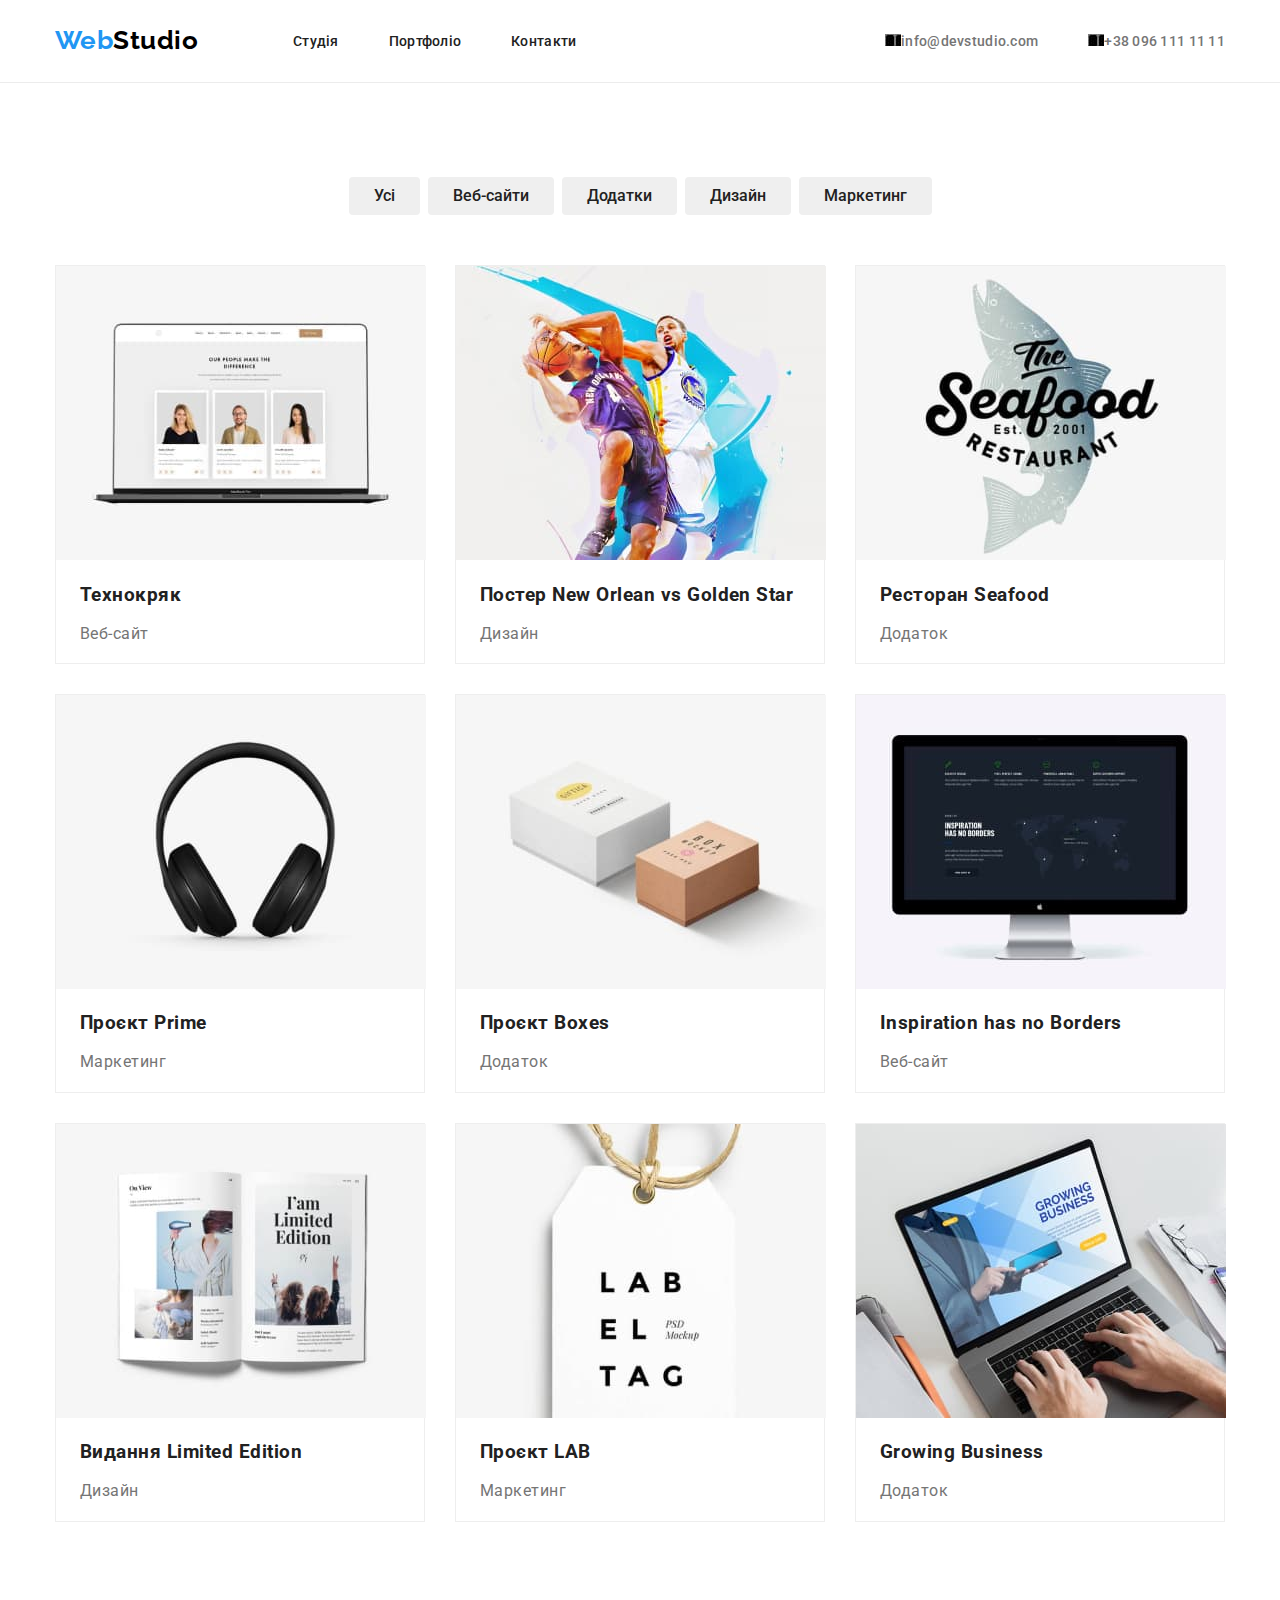
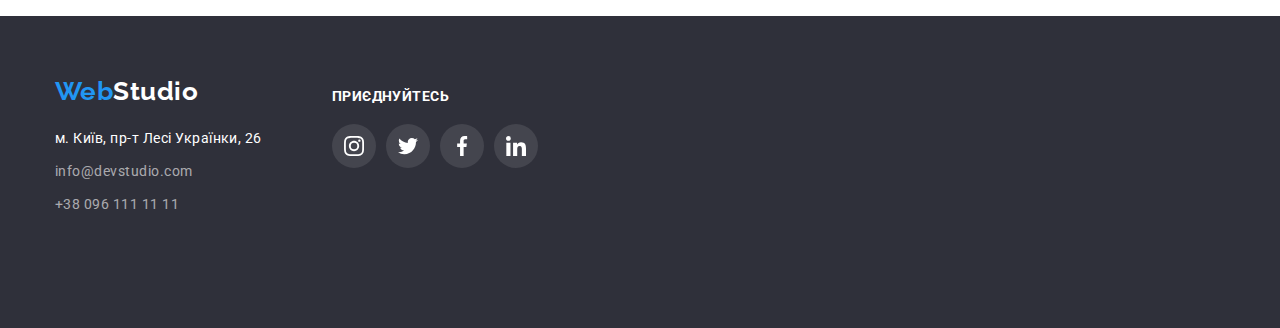
==== portfolio.html @ 3ca7ec8c "homework4" ====
<!DOCTYPE html>
<html lang="uk">

<head>
    <meta charset="UTF-8">
    <meta name="viewport" content="width=device-width, initial-scale=1.0">
    <title>goit-markup-hw-02</title>
    <link rel="preconnect" href="https://fonts.googleapis.com">
    <link rel="preconnect" href="https://fonts.gstatic.com" crossorigin>
    <link href="https://fonts.googleapis.com/css2?family=Raleway:wght@700&family=Roboto:wght@400;500;700;900&display=swap"
        rel="stylesheet">
    <link rel="stylesheet" href="https://cdnjs.cloudflare.com/ajax/libs/modern-normalize/1.1.0/modern-normalize.min.css">
    <link rel="stylesheet" href="./css/style.css" />
</head>

<body>
    <!-- Шапка сайта -->
    <header class="header-portfolio">
        <div class="container header-flex">
            <nav class="header-nav-flex">
                <p class="logo"> <span class="logo-item">Web</span>Studio</p>
                <ul class="header-nav-list">
                    <li class="header-item"><a class="header-nav" href="./index.html">Студія</a></li>
                    <li class="header-item"><a class="header-nav" href="./portfolio.html">Портфоліо</a></li>
                    <li class="header-item"><a class="header-nav" href="">Контакти </a></li>
                </ul>
            </nav>
            <ul class="header-contact-flex">
                <li class="header-item"><a class="header-contact" href="mailtoinfo@devstudio.com">info@devstudio.com</a>
                </li>
                <li class="header-item"><a class="header-contact" href="tel:+380961111111">+38 096 111 11 11</a></li>
            </ul>
        </div>
    </header>
    <!---->
    <main>
        <!-- Герой -->
        
        <section class="portfolio">
            <div class="container">
            <ul class="portfolio-nav">
                <li class="button-flex"> <button class="site-nav" type="button">Усі</button></li>
                <li class="button-flex"> <button class="site-nav" type="button">Веб-сайти</button></li>
                <li class="button-flex"> <button class="site-nav" type="button">Додатки</button></li>
                <li class="button-flex"> <button class="site-nav" type="button">Дизайн</button></li>
                <li class="button-flex"> <button class="site-nav" type="button">Маркетинг</button></li>
            </ul>
            <ul class="feature-list">
                <li class="feature-element">
                    <img src="./images/imgweb.jpg" width="370" height="294" alt="">
                    <div class="feature-name">
                    <h3 class="portfolio-list">Технокряк</h3>
                    <p class="portfolio-name">
                        Веб-сайт
                    </p>
                    </div>
                </li>
                <li class="feature-element">
                    <img src="./images/imgdizain.jpg" width="370" height="294" alt="">
                    <div class="feature-name">  
                    <h3 class="portfolio-list">Постер New Orlean vs Golden Star</h3>
                    <p class="portfolio-name">
                        Дизайн
                  </p>
                  </div>
                </li>
                <li class="feature-element">
                    <img src="./images/imgdodatok.jpg" width="370" height="294" alt="">
                    <div class="feature-name"> 
                    <h3 class="portfolio-list">Ресторан Seafood</h3>
                    <p class="portfolio-name">
                        Додаток
                    </p>
                    </div>
                </li>
                <li class="feature-element">
                    <img src="./images/imgmarketing.jpg" width="370" height="294" alt="">
                    <div class="feature-name"> 
                    <h3 class="portfolio-list">Проєкт Prime</h3>
                    <p class="portfolio-name">
                        Маркетинг
                    </p>
                    </div>
                </li>
                <li class="feature-element">
                    <img src="./images/imgbox.jpg" width="370" height="294" alt="">
                    <div class="feature-name"> 
                    <h3 class="portfolio-list">Проєкт Boxes</h3>
                    <p class="portfolio-name">
                        Додаток
                    </p>
                    </div>
                </li>
                <li class="feature-element">
                    <img src="./images/imgwebsait.jpg" width="370" height="294" alt="">
                    <div class="feature-name"> 
                    <h3 class="portfolio-list">Inspiration has no Borders</h3>
                    <p class="portfolio-name">
                        Веб-сайт
                    </p>
                    </div>
                </li>
                <li class="feature-element">
                    
                    <img src="./images/imglimited.jpg" width="370" height="294" alt="">
                    <div class="feature-name"> 
                    <h3 class="portfolio-list">Видання Limited Edition</h3>
                    <p class="portfolio-name">
                        Дизайн
                    </p>
                    </div>
                </li>
                <li class="feature-element">
                    
                    <img src="./images/imglab.jpg" width="370" height="294" alt="">
                    <div class="feature-name">
                    <h3 class="portfolio-list">Проєкт LAB</h3>
                    <p class="portfolio-name">
                        Маркетинг
                    </p>
                    </div>
                </li>
                <li class="feature-element">
                    
                    <img src="./images/imggrowing.jpg" width="370" height="294" alt="">
                    <div class="feature-name">
                    <h3 class="portfolio-list">Growing Business</h3>
                    <p class="portfolio-name">
                        Додаток
                    </p>
                    </div>
                </li>
            </ul>
            </div>
        </section>
    </main>

    <!-- Футер -->
<footer class="footer">
    <div class="container footer-blok">
        <div>
            <a href="#" class="logo-footer"><span class="logo-item">Web</span>Studio</a>
            <address class="address">
                м. Київ, пр-т Лесі Українки, 26
                <a class="footer-contact" href="malito:info@devstudio.com">info@devstudio.com</a>
                <a class="footer-contact" href="tel:+380961111111">+38 096 111 11 11</a>
            </address>
        </div>
        <div class="online">
            <p class="online-titel">приєднуйтесь</p>
            <ul class="online-list">
                <li class="online-item"> <svg class="online-icon" width="20" height="20">
                        <use href="./images/icons.svg#icon-instagram"></use>
                    </svg></li>
                <li class="online-item"> <svg class="online-icon" width="20" height="20">
                        <use href="./images/icons.svg#icon-twitter"></use>
                    </svg></li>
                <li class="online-item"> <svg class="online-icon" width="20" height="20">
                        <use href="./images/icons.svg#icon-facebook"></use>
                    </svg></li>
                <li class="online-item"> <svg class="online-icon" width="20" height="20">
                        <use href="./images/icons.svg#icon-linkedin"></use>
                    </svg></li>
            </ul>
        </div>
    </div>
</footer>
</body>

</html>
---- css/style.css ----
:root {
    --titel-text-color: #757575;
    --first-title-color: #212121;
    --logo-item-color: #2196F3;
    --logo-color: #000000;
    --first-color: #ffffff;
    --primary-text-color: #757575;
    --footer-bcg: #2F303A;
    --text-color: #F3F5F4FA
    }
html{
    box-sizing: border-box;
    }
*, 
*::before, 
*::after{
    box-sizing: inherit;
}

body{
    margin: 0;
    font-family: roboto, sans-serif; 
    color: var(--primary-text-color);
    letter-spacing: 0.03em;
    background: var(--first-color)
    }

h1, h2, h3, p, ul{margin: 0px;} 

ul{list-style: none;}

.container{
    width: 1200px;
    margin-left: auto;
    margin-right: auto;
    padding-left: 15px;
    padding-right: 15px;
    /* border: 3px solid red; */
}

.logo {
    padding-top: 24px;
    padding-bottom: 25px;
    width: 145px;
    font-family: 'Raleway';
    font-weight: 700;
    font-size: 26px;
    line-height: calc(31/26);
    color: var(--logo-color);
    }

.logo-footer{
    font-family: 'Raleway';
    font-weight: 700;
    font-size: 26px;
    line-height: 1.1923;
    color: var(--first-color);
    text-decoration: none
    }
.logo-item{
    font-family: 'Raleway';
    color: var(--logo-item-color)
}
header a{
font-weight: 500;
font-size: 14px;
line-height: 1.1428;
letter-spacing: 0.02em;
text-decoration: none;
}
.header-portfolio{
    border-bottom: 1px solid #ECECEC;
}

.header-flex{
    /* margin: 0 auto; */
    display: flex;
    align-items: center;
}
.header-nav-flex{
     display: flex;
}
.header-nav-list{
    display: flex;
    margin-left: 93px;
    padding-left: 0px;
    gap: 50px;
    align-items: center
    
}
.header-nav{
    display: block;
    color: var(--first-title-color);
    border: none;
    
}
.header-nav:hover,
.header-nav:focus{
color: var(--logo-item-color);


}

.header-item{
    padding-top: 32px;
    padding-bottom: 32px;
}
.header-contact::before{
    content: "";
    width: 16px;
    height: 12px;
    display: inline-block;
    background-image:url(../images/telefon.jpg)
}
.header-contact:hover,
.header-contact:focus {
    color: var(--logo-item-color)}

.header-contact-flex{
    margin-left: auto;
    padding-left: 0px;
    display: flex;
}
.header-contact-flex .header-contact + .header-contact{
    margin-left: 50px;
}

.header-contact{
    color: var(--titel-text-color);
    
}

.main-fon{
box-sizing: border-box;
margin-left: auto;
margin-right: auto;
padding-top: 200px;
padding-bottom: 200px;
height: 600px;

background: var(--footer-bcg);
}
.main-title{
    max-width: 696px;
    height: 120px;
    margin: 0 auto;
    margin-bottom: 30px;

    font-weight: 900;
    font-size: 44px;
    line-height: 1.3636;
    letter-spacing: 0.06em;
    text-transform: uppercase;
    color: var(--first-color)
    
}
.hero-list{
    text-align: center;
}
.main-button{
    color: var(--first-color);
    background-color: var(--logo-item-color);
    font-family: inherit;
    font-style: normal;
    font-weight: 700;
    font-size: 16px;
    line-height: 1.88;
    letter-spacing: 0.06em;
    cursor: pointer;
    
    border-radius: 4px;
    border: none;
    display: inline-block;
    min-width: 216px;
    height: 50px;
}
/* ----------характеристик-------------- */
.visually-hidden {
      position: absolute;
      width: 1px;
      height: 1px;
      margin: -1px;
      border: 0;
      padding: 0;
      white-space: nowrap;
      clip-path: inset(100%);
      clip: rect(0 0 0 0);
      overflow: hidden;
    }
    .list-go{
        padding-left: 0px;
        display: flex;
        gap: 30px;
        list-style: none;
        flex-basis: calc((100% - 90px) / 4);
    }
    .body-go{
        width: 270px;
    }
    .main-icon{
        width:  270px;
        height: 120px;
        display: flex;
align-items: center;
justify-content: center;
margin-bottom: 30px;
background-color: #F5F4FA;
    }

.main-characteristics{
    margin-bottom: 10px;
    font-weight: 700;
    font-size: 14px;
    line-height: 1.1428;
    text-transform: uppercase;
    color: var(--first-title-color);

}
.main-list{
    font-size: 14px;
    line-height: 1.7142;
}
/* <!-- Чим ми займаємося --> */
.work-list{
    display: flex;
    padding-left: 0;
}
.work-list .work-item + .work-item{
    margin-left: 30px;
}
/* ------------Наша команда----------- */
.team{
    background-color: #F5F4FA;
    padding-top: 94px;
    padding-bottom: 94px; 
}

.main-title-list{
    font-weight: 700;
    font-size: 36px;
    line-height: 1.1666;
    text-align: center;
    color: var(--first-title-color);

    text-align: center;
    margin-bottom: 50px;
}
.team-list{
    display: flex;
    padding-left: 0;
}
.img-list{
padding-top: 30px ;
padding-bottom: 30px;
background: #FFFFFF;
box-shadow: 0px 1px 3px rgba(0, 0, 0, 0.12), 0px 1px 1px rgba(0, 0, 0, 0.14), 0px 2px 1px rgba(0, 0, 0, 0.2);
border-radius: 0px 0px 4px 4px;
}
.team-list .team-item + .team-item{
    margin-left: 30px;
}
.main-name{
    margin-bottom: 10px;
    color:var(--first-title-color) ;
    text-align: center;
    font-weight: 500;
    font-size: 16px;
    line-height: calc(19/16)
}
.main-work{
    font-size: 16px;
    line-height: 1.1875;
    text-align: center;
    margin-bottom: 16px;
}
.footer{
    padding-top: 60px;
    padding-bottom: 60px;
    background-color: var(--footer-bcg) ;
    box-sizing: border-box;
}
.logo-footer{
    width: 145px;
    height: 31px;
    }
.footer-blok{
    display: flex;
}
.address{
    display: block;
    margin-top: 20px;
    font-family: 'Roboto';
    font-style: normal;

    font-size: 14px;
    line-height: 1.7142;
    color: var(--first-color);
}
.footer-contact{
    
    display: block;
    margin-top: 9px;
    font-size: 14px;
    line-height: 1.7142;
    color: rgba(255, 255, 255, 0.6);
    text-decoration: none
    
}

.online{
    max-width: 206px;
    margin-left: 70px;
    padding-top: 12px;
    padding-bottom: 100px;
    padding-right: 878px;
}
.online-titel{
font-family: 'Roboto';
font-style: normal;
font-weight: 700;
font-size: 14px;
line-height: 16px;
letter-spacing: 0.03em;
text-transform: uppercase;

color: #FFFFFF;
}
.online-list{
    display: flex;
    width: 206px;
    height: 44px;
    padding-left: 0px;
    margin-top: 20px;
    gap: 10px;
    justify-content: center;
}

.online-item:hover{
    background-color: var(--logo-item-color);
}
.online-item{
    display: flex;
    align-items: center;
    justify-content: center;
    width: 44px;
    height: 44px;
    background-color: #ffffff;
    border-radius: 50%;
    background-color: #FFFFFF1A;
}
.online-icon{
    fill: var(--first-color);
}

.team-soc-list{
display: flex;
gap: 10px;
justify-content: center;
padding-left: 0px;
}
.team-soc-item{
width: 44px;
height: 44px;
border-radius: 50%;
}
.team-soc-link{
width: 100%;
height: 100%;
background-color: var(--first-color);
border-radius: 50%;
display: flex;
align-items: center;
justify-content: center;
}
.team-soc-icon{
    fill: #AFB1B8;
    width: 20px;
}
.team-soc-list :hover{
    background-color: var(--logo-item-color);
}
.team-soc-list :hover .team-soc-icon{
    fill: var(--first-color);
}
/* -------------------CLIENT--------------------- */
.client-soc-list :hover .client-soc-icon{
    fill: var(--logo-item-color);
}
.client-soc-list{
    display: flex;
    gap: 30px;
    padding-left: 0px;
    padding-bottom: 94px;
    justify-content: center;
}
.client-item{
    display: flex;
    align-items: center;
    justify-content: center;
    width: 170px;
    height: 92px;
    border: 1px solid #AFB1B8;
    border-radius: 4px;
}
    .client-soc-icon{
        fill: #AFB1B8;
    }
    .client-soc-list :hover{
        background-color: var(--first-color);
    }



/* ----------------PORTFOLIO----------------*/


.header-nav{
    display: flex;
}


.header-contact-flex .header-item + .header-item{
   margin-left: 50px;
}
.section-list{
    display: flex;
    padding-bottom: 94px;
    flex-wrap: wrap;
    gap: 10px;
    background-color: var(--first-color);}

.section-list-one{
    display: flex;
    padding-top: 94px;
    padding-bottom: 94px;
    flex-wrap: wrap;
    gap: 10px;
    background-color: var(--first-color);
}

.container-list{
    display: flex;
    gap: 30px;
}
.portfolio{
     padding-top: 94px;
    padding-bottom: 94px;
}
 
.portfolio .portfolio-nav :hover,
.portfolio .portfolio-nav :focus {
border-radius: 4px;
color: var(--first-color);
background-color: var(--logo-item-color);
box-shadow: 0px 3px 1px rgba(0, 0, 0, 0.1), 0px 1px 2px rgba(0, 0, 0, 0.08), 0px 2px 2px rgba(0, 0, 0, 0.12);
}

.site-nav {
    padding: 6px 25px 6px 25px;
    display: inline-block;
    font-family: inherit;
    font-weight: 500;
    font-size: 16px;
    line-height: 1.62;
    text-align: center;
    color: var(--first-title-color);
    border: none;
    border-radius: 4px;
    cursor: pointer
}

.portfolio-list {
    width: 352px;
    height: 36px;
color: var(--first-title-color);
}

.portfolio-name {
    color: var(--titel-text-color);
    margin-top: 4px;
}

.portfolio-nav{
    padding-left: 0px;
    margin-bottom: 50px;
    display: flex;
    align-items: center;
    justify-content: center
}

.feature-list{
    display: flex;
    flex-wrap: wrap;
    padding-left: 0px;
    
}
.feature-element{
    margin-right: 30px;
    margin-bottom: 30px;
    padding-left: 0px;
    width: 370px;
    border: 1px solid #EEEEEE;
    
}
.feature-element:hover{
    box-shadow: 0px 1px 1px rgba(0, 0, 0, 0.12), 0px 4px 4px rgba(0, 0, 0, 0.06), 1px 4px 6px rgba(0, 0, 0, 0.16);
}
.feature-element:nth-child(3n){
    margin-right: 0px;
}
.feature-element:nth-last-child(-n + 3){
    margin-bottom: 0px;
}
.feature-name{
    padding: 20px 24px ;
}

.portfolio-nav .button-flex +.button-flex{
    margin-left: 8px;
}
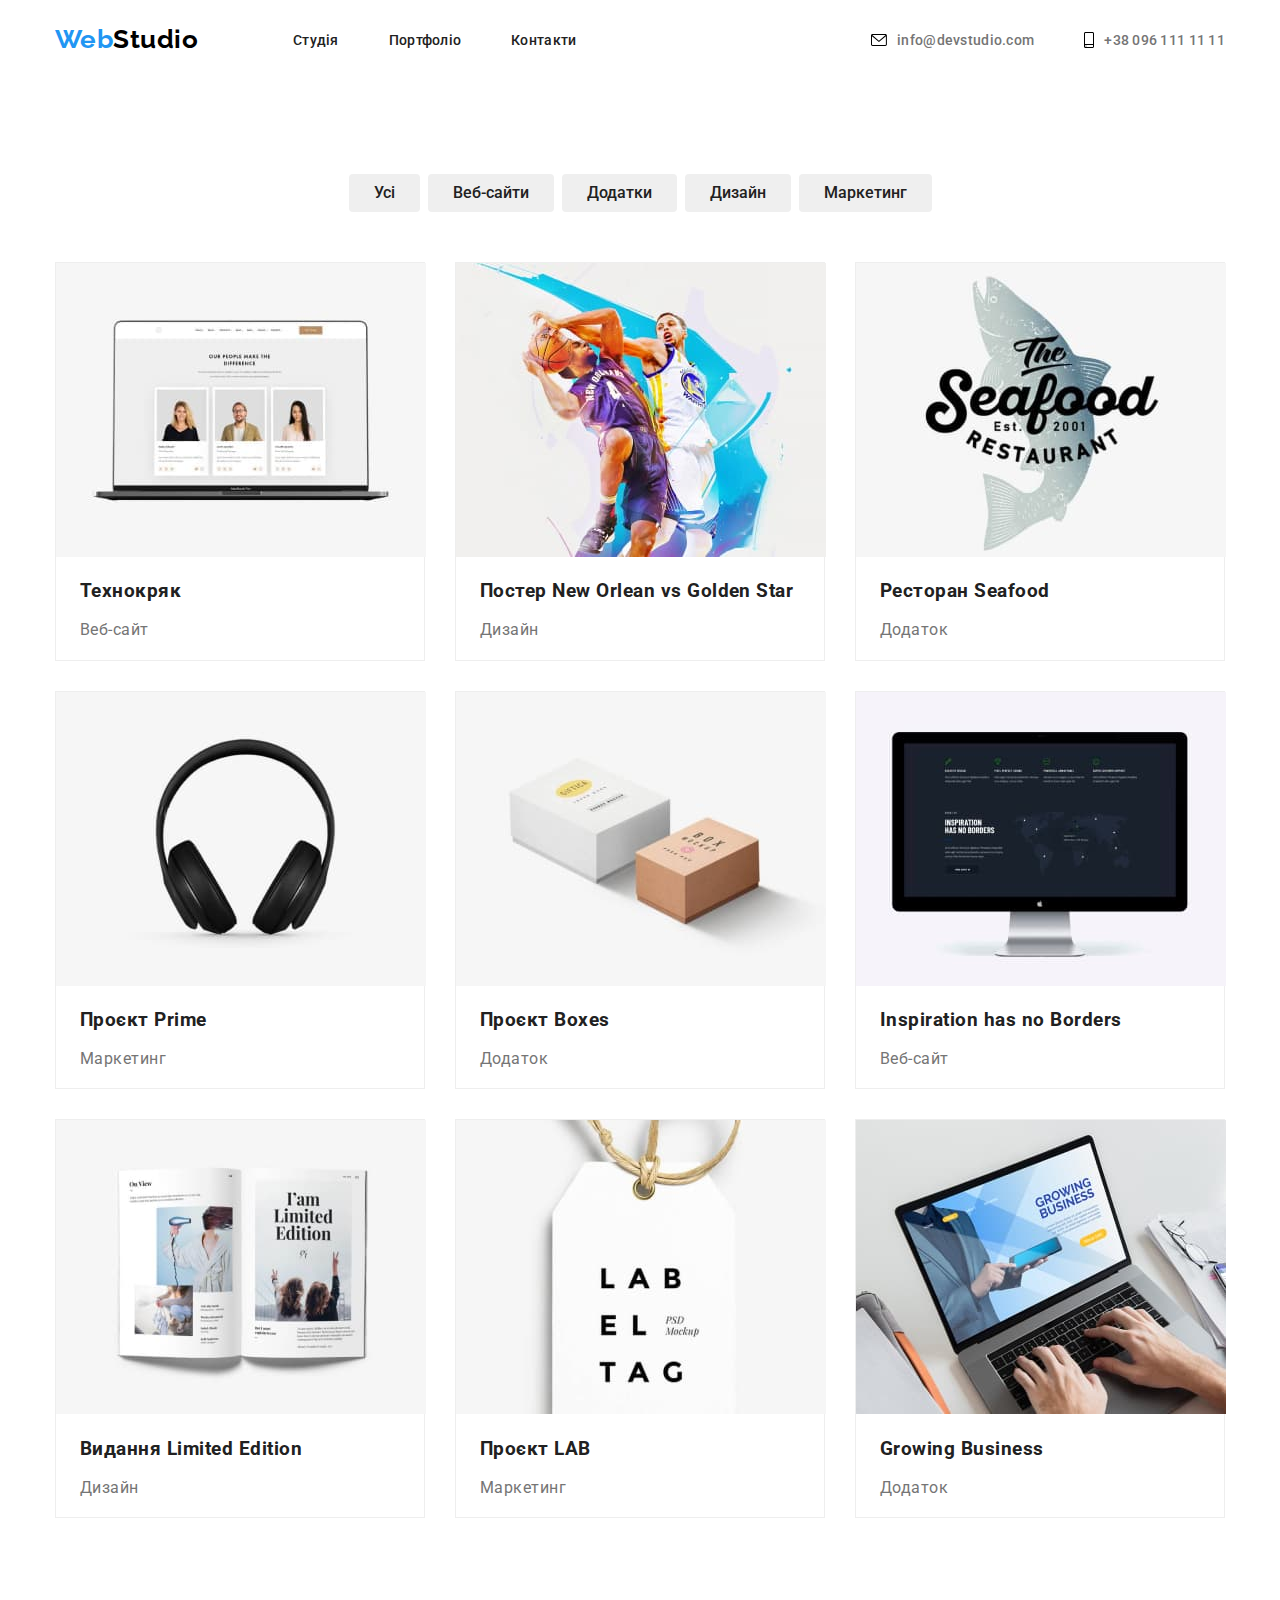
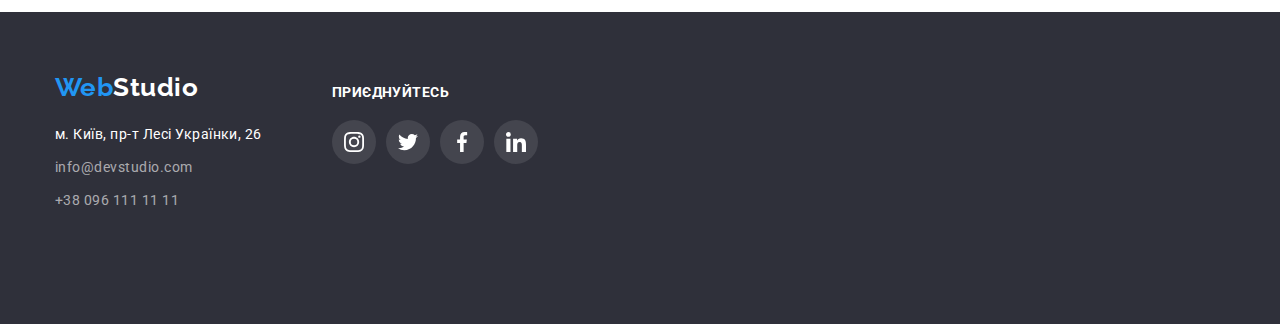
==== commit 6286db1b: "homework4" ====
--- a/portfolio.html
+++ b/portfolio.html
@@ -15,7 +15,7 @@
 
 <body>
     <!-- Шапка сайта -->
-    <header class="header-portfolio">
+    <header class="header">
         <div class="container header-flex">
             <nav class="header-nav-flex">
                 <p class="logo"> <span class="logo-item">Web</span>Studio</p>
@@ -26,9 +26,15 @@
                 </ul>
             </nav>
             <ul class="header-contact-flex">
-                <li class="header-item"><a class="header-contact" href="mailtoinfo@devstudio.com">info@devstudio.com</a>
+                <li class="header-item"><a class="header-contact header-contact-email" href="mailtoinfo@devstudio.com"><svg
+                            width="16" height="12">
+                            <use href="./images/icons.svg#icon-envelope"></use>
+                        </svg>info@devstudio.com</a></li>
+                <li class="header-item">
+                    <a class="header-contact header-contact-telefon" href="tel:+380961111111"><svg width="10" height="16">
+                            <use href="./images/icons.svg#icon-smartphone"></use>
+                        </svg>+38 096 111 11 11</a>
                 </li>
-                <li class="header-item"><a class="header-contact" href="tel:+380961111111">+38 096 111 11 11</a></li>
             </ul>
         </div>
     </header>
--- a/css/style.css
+++ b/css/style.css
@@ -104,41 +104,55 @@
 .header-item{
     padding-top: 32px;
     padding-bottom: 32px;
-}
-.header-contact::before{
-    content: "";
-    width: 16px;
-    height: 12px;
-    display: inline-block;
-    background-image:url(../images/telefon.jpg)
+    display: flex;
+    align-items: center;
+}
+.header-item:hover .header-contact-email,
+.header-item:focus .header-contact-email{
+    fill: var(--logo-item-color);
+}
+.header-item:hover .header-contact-telefon,
+.header-item:focus .header-contact-telefon{
+    fill: var(--logo-item-color);
 }
 .header-contact:hover,
-.header-contact:focus {
-    color: var(--logo-item-color)}
+.header-contact:focus{
+    color: var(--logo-item-color);
+}
 
 .header-contact-flex{
     margin-left: auto;
     padding-left: 0px;
     display: flex;
+    align-items: center;
 }
 .header-contact-flex .header-contact + .header-contact{
     margin-left: 50px;
 }
 
 .header-contact{
+    display: flex;
+    align-items: center ;
+    gap: 10px;
     color: var(--titel-text-color);
     
 }
 
 .main-fon{
+    width: 1600px;
+    height: 600px;
 box-sizing: border-box;
-margin-left: auto;
-margin-right: auto;
+margin: 0 auto;
 padding-top: 200px;
 padding-bottom: 200px;
 height: 600px;
 
-background: var(--footer-bcg);
+background-image:linear-gradient(
+    rgba(47, 48, 58, 0.4),
+    rgba(47, 48, 58, 0.4)
+    ),
+    url(../images/image-bg.jpg);
+background-repeat: no-repeat;
 }
 .main-title{
     max-width: 696px;
@@ -244,6 +258,7 @@
 
     text-align: center;
     margin-bottom: 50px;
+    margin-top: 94px;
 }
 .team-list{
     display: flex;
@@ -386,6 +401,9 @@
 .client-soc-list :hover .client-soc-icon{
     fill: var(--logo-item-color);
 }
+.client-item:focus{
+    border: var(--logo-item-color);
+}
 .client-soc-list{
     display: flex;
     gap: 30px;
@@ -401,6 +419,10 @@
     height: 92px;
     border: 1px solid #AFB1B8;
     border-radius: 4px;
+}
+.client-item:hover,
+.client-item:focus{
+    border:1px solid var(--logo-item-color);
 }
     .client-soc-icon{
         fill: #AFB1B8;
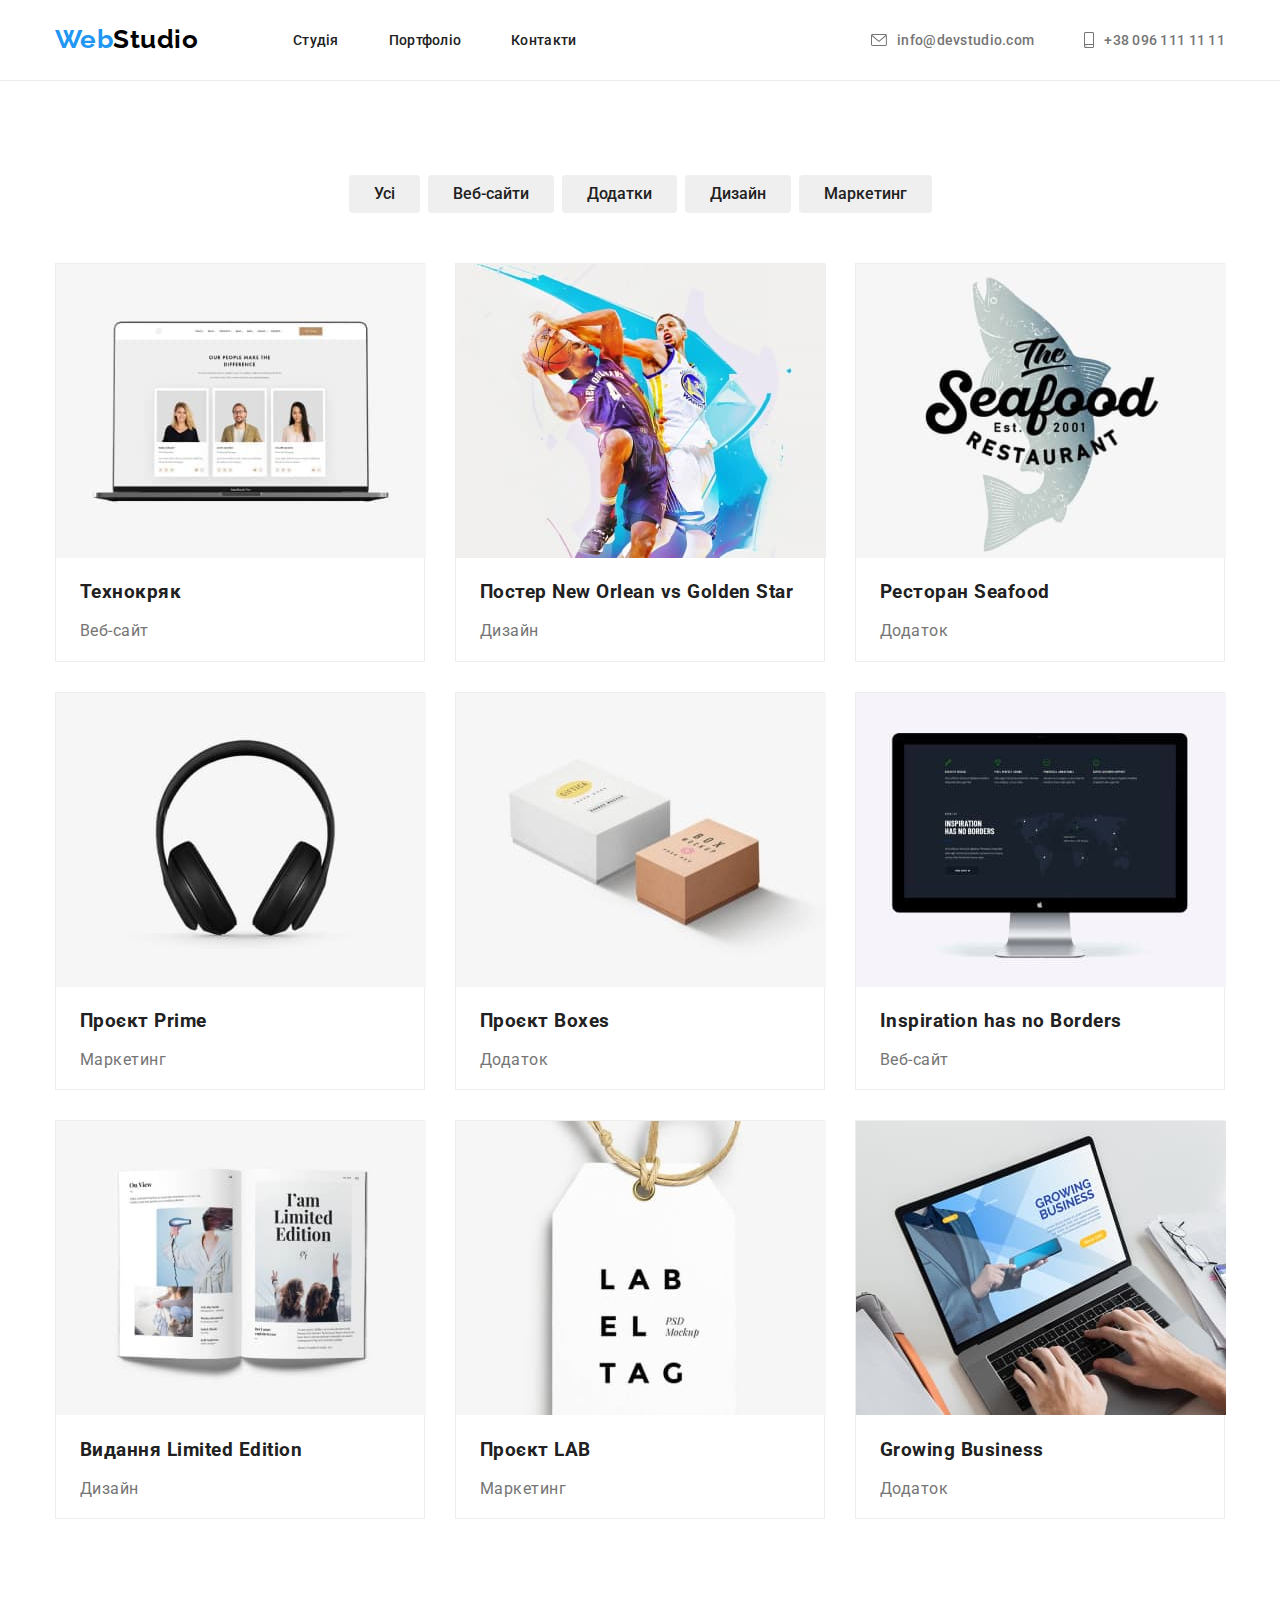
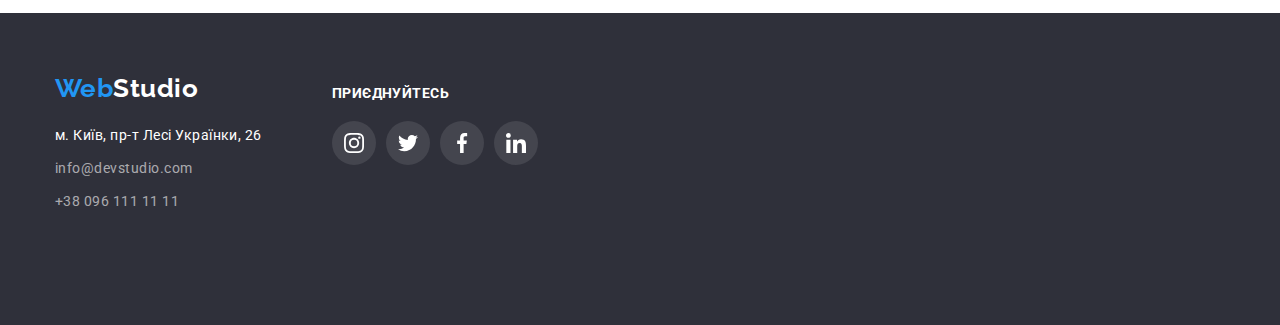
==== commit afd2bdee: "homework-4" ====
--- a/portfolio.html
+++ b/portfolio.html
@@ -15,7 +15,7 @@
 
 <body>
     <!-- Шапка сайта -->
-    <header class="header">
+    <header class="header-portfolio">
         <div class="container header-flex">
             <nav class="header-nav-flex">
                 <p class="logo"> <span class="logo-item">Web</span>Studio</p>
@@ -27,11 +27,12 @@
             </nav>
             <ul class="header-contact-flex">
                 <li class="header-item"><a class="header-contact header-contact-email" href="mailtoinfo@devstudio.com"><svg
-                            width="16" height="12">
+                            class="image-contact" width="16" height="12">
                             <use href="./images/icons.svg#icon-envelope"></use>
                         </svg>info@devstudio.com</a></li>
                 <li class="header-item">
-                    <a class="header-contact header-contact-telefon" href="tel:+380961111111"><svg width="10" height="16">
+                    <a class="header-contact header-contact-telefon" href="tel:+380961111111"><svg class="image-contact"
+                            width="10" height="16">
                             <use href="./images/icons.svg#icon-smartphone"></use>
                         </svg>+38 096 111 11 11</a>
                 </li>
@@ -155,18 +156,34 @@
         <div class="online">
             <p class="online-titel">приєднуйтесь</p>
             <ul class="online-list">
-                <li class="online-item"> <svg class="online-icon" width="20" height="20">
-                        <use href="./images/icons.svg#icon-instagram"></use>
-                    </svg></li>
-                <li class="online-item"> <svg class="online-icon" width="20" height="20">
-                        <use href="./images/icons.svg#icon-twitter"></use>
-                    </svg></li>
-                <li class="online-item"> <svg class="online-icon" width="20" height="20">
-                        <use href="./images/icons.svg#icon-facebook"></use>
-                    </svg></li>
-                <li class="online-item"> <svg class="online-icon" width="20" height="20">
-                        <use href="./images/icons.svg#icon-linkedin"></use>
-                    </svg></li>
+                <li class="online-item-list">
+                    <a class="online-item" href="">
+                        <svg class="online-icon" width="20" height="20">
+                            <use href="./images/icons.svg#icon-instagram"></use>
+                        </svg>
+                    </a>
+                </li>
+                <li class="online-item-list">
+                    <a class="online-item" href="">
+                        <svg class="online-icon" width="20" height="20">
+                            <use href="./images/icons.svg#icon-twitter"></use>
+                        </svg>
+                    </a>
+                </li>
+                <li class="online-item-list">
+                    <a class="online-item" href="">
+                        <svg class="online-icon" width="20" height="20">
+                            <use href="./images/icons.svg#icon-facebook"></use>
+                        </svg>
+                    </a>
+                </li>
+                <li class="online-item-list">
+                    <a class="online-item" href="">
+                        <svg class="online-icon" width="20" height="20">
+                            <use href="./images/icons.svg#icon-linkedin"></use>
+                        </svg>
+                    </a>
+                </li>
             </ul>
         </div>
     </div>
--- a/css/style.css
+++ b/css/style.css
@@ -107,14 +107,11 @@
     display: flex;
     align-items: center;
 }
-.header-item:hover .header-contact-email,
-.header-item:focus .header-contact-email{
+.header-contact:hover .image-contact,
+.header-contact:focus .image-contact{
     fill: var(--logo-item-color);
 }
-.header-item:hover .header-contact-telefon,
-.header-item:focus .header-contact-telefon{
-    fill: var(--logo-item-color);
-}
+
 .header-contact:hover,
 .header-contact:focus{
     color: var(--logo-item-color);
@@ -135,11 +132,13 @@
     align-items: center ;
     gap: 10px;
     color: var(--titel-text-color);
-    
+}
+.image-contact{
+    fill: #757575;
 }
 
 .main-fon{
-    width: 1600px;
+   max-width:1600px;
     height: 600px;
 box-sizing: border-box;
 margin: 0 auto;
@@ -258,7 +257,6 @@
 
     text-align: center;
     margin-bottom: 50px;
-    margin-top: 94px;
 }
 .team-list{
     display: flex;
@@ -288,6 +286,7 @@
     text-align: center;
     margin-bottom: 16px;
 }
+/* --------------------ФУТЕР----------------- */
 .footer{
     padding-top: 60px;
     padding-bottom: 60px;
@@ -350,9 +349,12 @@
     justify-content: center;
 }
 
-.online-item:hover{
+.online-item:hover,
+.online-item:focus
+{
     background-color: var(--logo-item-color);
 }
+
 .online-item{
     display: flex;
     align-items: center;
@@ -391,18 +393,25 @@
     fill: #AFB1B8;
     width: 20px;
 }
-.team-soc-list :hover{
+.team-soc-list :hover,
+.team-soc-list :focus{
     background-color: var(--logo-item-color);
 }
 .team-soc-list :hover .team-soc-icon{
+    fill: var(--first-color);
+}
+.team-soc-list :focus .team-soc-icon{
     fill: var(--first-color);
 }
 /* -------------------CLIENT--------------------- */
 .client-soc-list :hover .client-soc-icon{
     fill: var(--logo-item-color);
 }
-.client-item:focus{
-    border: var(--logo-item-color);
+.client-soc-list :focus .client-soc-icon{
+    fill: var(--logo-item-color);
+}
+.title-soc{
+    padding-top: 94px;
 }
 .client-soc-list{
     display: flex;
@@ -411,7 +420,7 @@
     padding-bottom: 94px;
     justify-content: center;
 }
-.client-item{
+.client-icon{
     display: flex;
     align-items: center;
     justify-content: center;
@@ -420,9 +429,13 @@
     border: 1px solid #AFB1B8;
     border-radius: 4px;
 }
-.client-item:hover,
-.client-item:focus{
-    border:1px solid var(--logo-item-color);
+li>.client-icon:hover,
+li>.client-icon:focus{
+border:1px solid var(--logo-item-color);
+
+}
+.client-soc-icon:focus{
+fill: var(--logo-item-color);
 }
     .client-soc-icon{
         fill: #AFB1B8;
